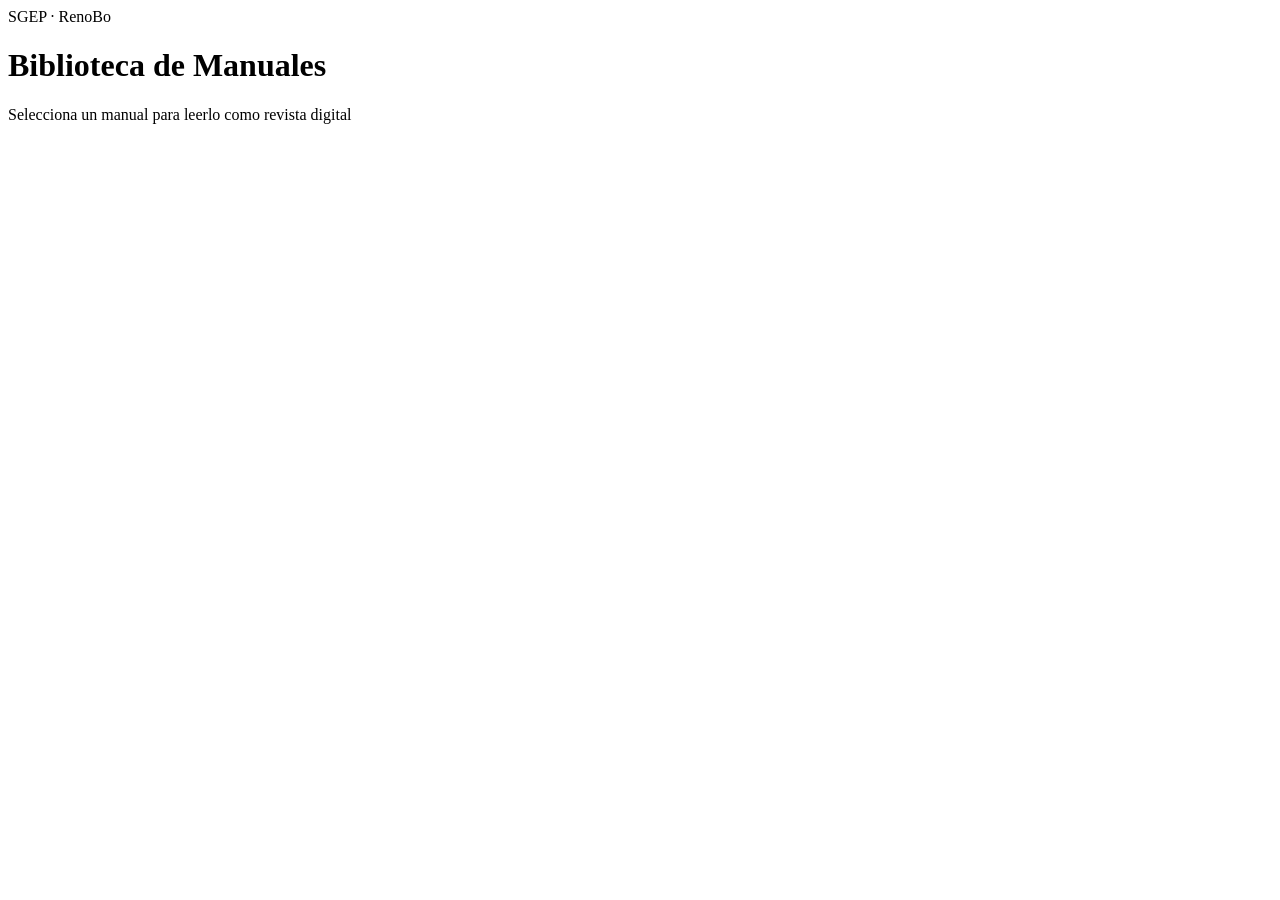
==== index.html @ 79046ff8 "Add files via upload" ====
<!DOCTYPE html>
<html lang="es">
<head>
  <meta charset="UTF-8">
  <meta name="viewport" content="width=device-width, initial-scale=1.0">
  <title>Biblioteca de Manuales — SGEP</title>
  <link rel="preconnect" href="https://fonts.googleapis.com">
  <link rel="preconnect" href="https://fonts.gstatic.com" crossorigin>
  <link href="https://fonts.googleapis.com/css2?family=IBM+Plex+Sans:wght@200;300;400;500&display=swap" rel="stylesheet">
  <link rel="stylesheet" href="css/estilos.css">

  <!-- ANALÍTICA (opcional): crea tu cuenta gratis en goatcounter.com
       y reemplaza TU-CODIGO por el código que elijas. Si no la usas,
       puedes borrar esta línea sin que nada se dañe. -->
  <script data-goatcounter="https://TU-CODIGO.goatcounter.com/count" async src="https://gc.zgo.at/count.js"></script>
</head>
<body>

  <header class="encabezado">
    <span class="etiqueta">SGEP · RenoBo</span>
    <h1>Biblioteca de Manuales</h1>
    <p>Selecciona un manual para leerlo como revista digital</p>
  </header>

  <main class="librero" id="librero">
    <!-- Las tarjetas se generan automáticamente desde data/libros.json -->
  </main>

  <script src="js/home.js"></script>
</body>
</html>
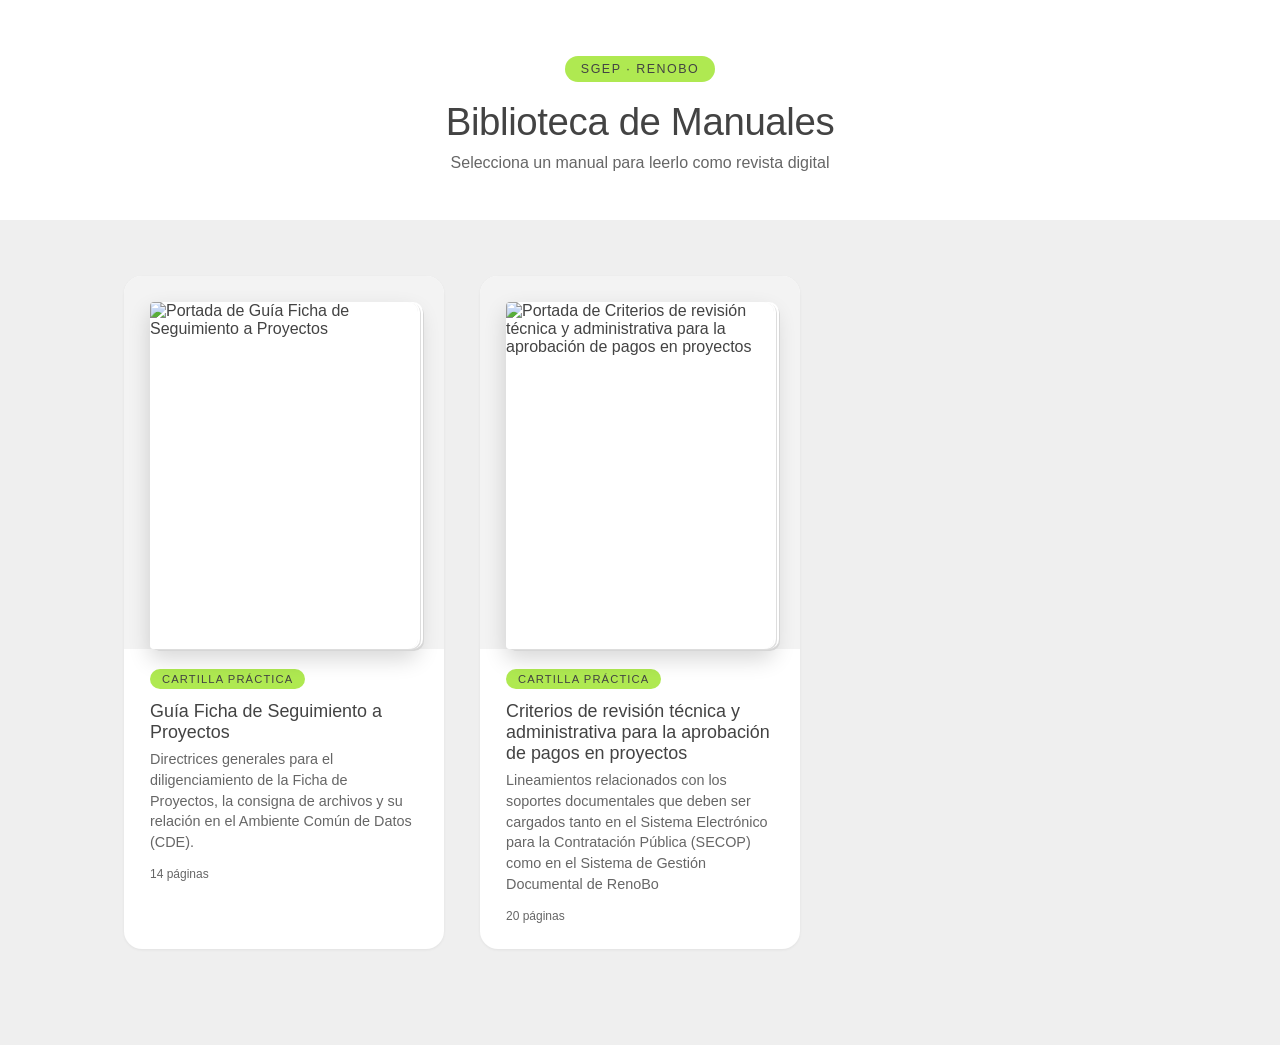
==== commit 1bd37873: "Update index.html" ====
--- a/index.html
+++ b/index.html
@@ -12,7 +12,7 @@
   <!-- ANALÍTICA (opcional): crea tu cuenta gratis en goatcounter.com
        y reemplaza TU-CODIGO por el código que elijas. Si no la usas,
        puedes borrar esta línea sin que nada se dañe. -->
-  <script data-goatcounter="https://TU-CODIGO.goatcounter.com/count" async src="https://gc.zgo.at/count.js"></script>
+  <script data-goatcounter="https://biblioteca-sgep.goatcounter.com/count" async src="https://gc.zgo.at/count.js"></script>
 </head>
 <body>
 
--- a/css/estilos.css
+++ b/css/estilos.css
@@ -0,0 +1,370 @@
+/* ============================================================
+   BIBLIOTECA DE MANUALES — SGEP · Kit de marca RenoBo (web)
+   Para cambiar el color de acento del sitio completo,
+   edita SOLO la variable --acento y --texto-sobre-acento.
+   ============================================================ */
+
+:root {
+  /* Acento (Verde Renovación por defecto) */
+  --acento: #AFE951;
+  /* Sobre acentos claros: #434343 · sobre acentos oscuros: #FFFFFF */
+  --texto-sobre-acento: #434343;
+
+  /* Paleta extendida (referencia para cambio futuro de acento)
+     Naranja #F4AD39 · Violeta #594EEA · Azul Marino #69CED1
+     Rojo Pastel #FE525E · Rosado #FFBFBD · Verde Medio #255B46
+     Verde Oscuro #163738 · Alto Contraste #333333
+     Gris Claro #CCCCCC · Verde Vivo #DDFF86 */
+
+  /* Grises de soporte (fijos) */
+  --gris-texto: #434343;
+  --gris-secundario: #666666;
+  --gris-tarjeta: #F3F3F3;
+  --gris-fondo: #EFEFEF;
+  --oscuro-1: #2A2A2A;
+  --oscuro-2: #191919;
+
+  --radio-tarjeta: 18px;
+  --fuente: "IBM Plex Sans", Arial, sans-serif;
+}
+
+* { box-sizing: border-box; margin: 0; padding: 0; }
+
+html, body {
+  font-family: var(--fuente);
+  color: var(--gris-texto);
+  background: var(--gris-fondo);
+}
+
+img { display: block; }
+
+/* ============ HOME · LIBRERO ============ */
+
+.encabezado {
+  background: #FFFFFF;
+  padding: 56px 24px 48px;
+  text-align: center;
+}
+
+.encabezado .etiqueta {
+  display: inline-block;
+  font-weight: 500;
+  font-size: 0.78rem;
+  letter-spacing: 0.12em;
+  text-transform: uppercase;
+  background: var(--acento);
+  color: var(--texto-sobre-acento);
+  border-radius: 999px;
+  padding: 6px 16px;
+  margin-bottom: 18px;
+}
+
+.encabezado h1 {
+  font-weight: 500;
+  font-size: clamp(1.6rem, 4vw, 2.4rem);
+  letter-spacing: -0.01em;
+}
+
+.encabezado p {
+  font-weight: 300;
+  color: var(--gris-secundario);
+  margin-top: 10px;
+  font-size: 1rem;
+}
+
+.librero {
+  max-width: 1080px;
+  margin: 0 auto;
+  padding: 56px 24px 96px;
+  display: grid;
+  grid-template-columns: repeat(auto-fill, minmax(240px, 1fr));
+  gap: 36px;
+}
+
+.tarjeta {
+  background: #FFFFFF;
+  border-radius: var(--radio-tarjeta);
+  overflow: hidden;
+  text-decoration: none;
+  color: inherit;
+  display: flex;
+  flex-direction: column;
+  transition: transform .25s ease, box-shadow .25s ease;
+  box-shadow: 0 1px 3px rgba(0,0,0,.06);
+}
+
+.tarjeta:hover,
+.tarjeta:focus-visible {
+  transform: translateY(-6px);
+  box-shadow: 0 14px 30px rgba(0,0,0,.10);
+}
+
+.tarjeta:focus-visible { outline: 3px solid var(--acento); outline-offset: 3px; }
+
+/* Portada con efecto sutil de "canto de libro" (páginas apiladas) */
+.tarjeta .portada {
+  background: var(--gris-tarjeta);
+  padding: 26px 26px 0;
+}
+
+.tarjeta .portada .libro3d {
+  position: relative;
+  aspect-ratio: 2550 / 3300;
+  border-radius: 4px 10px 10px 4px;
+  box-shadow:
+    2px 0 0 #FFFFFF, 3px 1px 0 #DDDDDD,
+    5px 0 0 #FFFFFF, 6px 2px 0 #D6D6D6,
+    0 10px 22px rgba(0,0,0,.16);
+  overflow: hidden;
+}
+
+.tarjeta .portada img {
+  width: 100%;
+  height: 100%;
+  object-fit: cover;
+  background: #FFFFFF;
+}
+
+.tarjeta .info { padding: 20px 26px 26px; }
+
+.tarjeta .pill-categoria {
+  display: inline-block;
+  font-weight: 500;
+  font-size: 0.7rem;
+  letter-spacing: 0.1em;
+  text-transform: uppercase;
+  background: var(--acento);
+  color: var(--texto-sobre-acento);
+  border-radius: 999px;
+  padding: 4px 12px;
+  margin-bottom: 12px;
+}
+
+.tarjeta h2 { font-weight: 500; font-size: 1.12rem; }
+
+.tarjeta .descripcion {
+  font-weight: 300;
+  color: var(--gris-secundario);
+  font-size: 0.9rem;
+  margin-top: 6px;
+  line-height: 1.45;
+}
+
+.tarjeta .paginas-num {
+  font-weight: 500;
+  font-size: 0.75rem;
+  color: var(--gris-secundario);
+  margin-top: 14px;
+}
+
+.aviso-error {
+  grid-column: 1 / -1;
+  text-align: center;
+  font-weight: 300;
+  color: var(--gris-secundario);
+  padding: 40px 0;
+}
+
+/* ============ VISOR ============ */
+
+body.visor-body {
+  position: fixed;
+  inset: 0;
+  background: var(--oscuro-2);
+  overflow: hidden;
+  /* Evita que el navegador robe los gestos táctiles del libro */
+  touch-action: none;
+  -webkit-tap-highlight-color: transparent;
+  user-select: none;
+  -webkit-user-select: none;
+}
+
+/* El libro ocupa TODA la pantalla; la librería lo ajusta
+   automáticamente al espacio disponible en cualquier dispositivo */
+.zona-libro {
+  position: absolute;
+  inset: 0;
+  padding: 64px 72px 84px;   /* aire para los controles flotantes */
+  display: flex;
+  align-items: center;
+  justify-content: center;
+}
+
+#flipbook { width: 100%; height: 100%; }
+
+/* --- Controles flotantes (siempre visibles sobre la pantalla) --- */
+
+.overlay-superior {
+  position: fixed;
+  top: 12px; left: 12px; right: 12px;
+  display: flex;
+  align-items: center;
+  gap: 12px;
+  z-index: 30;
+  pointer-events: none;            /* solo los botones reciben toques */
+}
+.overlay-superior .btn-circulo,
+.overlay-superior .visor-titulo { pointer-events: auto; }
+
+.visor-titulo {
+  color: #FFFFFF;
+  font-weight: 300;
+  font-size: 0.92rem;
+  white-space: nowrap;
+  overflow: hidden;
+  text-overflow: ellipsis;
+  background: rgba(25,25,25,.55);
+  border-radius: 999px;
+  padding: 8px 16px;
+  backdrop-filter: blur(4px);
+}
+
+.flecha-flotante {
+  position: fixed;
+  top: 50%;
+  transform: translateY(-50%);
+  z-index: 30;
+  box-shadow: 0 4px 14px rgba(0,0,0,.35);
+}
+.flecha-flotante.izquierda { left: 14px; }
+.flecha-flotante.derecha  { right: 14px; }
+.flecha-flotante:hover { transform: translateY(-50%) scale(1.08); }
+
+.overlay-inferior {
+  position: fixed;
+  left: 50%;
+  transform: translateX(-50%);
+  bottom: calc(14px + env(safe-area-inset-bottom, 0px));
+  display: flex;
+  align-items: center;
+  gap: 12px;
+  z-index: 30;
+}
+
+.btn-circulo {
+  width: 48px; height: 48px;
+  border: none;
+  border-radius: 50%;
+  background: var(--acento);
+  color: var(--texto-sobre-acento);
+  cursor: pointer;
+  display: inline-flex;
+  align-items: center;
+  justify-content: center;
+  text-decoration: none;
+  flex: 0 0 auto;
+  transition: transform .15s ease, opacity .15s ease;
+}
+.btn-circulo:hover { transform: scale(1.08); }
+.btn-circulo:disabled { opacity: .35; cursor: default; transform: translateY(-50%); }
+.btn-circulo:disabled:not(.flecha-flotante) { transform: none; }
+.btn-circulo svg { width: 20px; height: 20px; }
+
+.pill-pagina {
+  border: none;
+  cursor: pointer;
+  font-family: var(--fuente);
+  font-weight: 500;
+  font-size: 0.88rem;
+  background: var(--acento);
+  color: var(--texto-sobre-acento);
+  border-radius: 999px;
+  padding: 13px 24px;
+  min-width: 130px;
+  text-align: center;
+  box-shadow: 0 4px 14px rgba(0,0,0,.35);
+}
+
+.pill-pagina input {
+  width: 46px;
+  border: none;
+  outline: none;
+  background: transparent;
+  font: inherit;
+  color: inherit;
+  text-align: center;
+}
+.pill-pagina input::-webkit-outer-spin-button,
+.pill-pagina input::-webkit-inner-spin-button { -webkit-appearance: none; }
+
+/* --- Página individual del flipbook --- */
+
+.pagina {
+  background: var(--oscuro-1);
+  overflow: hidden;
+}
+
+.pagina img {
+  width: 100%;
+  height: 100%;
+  object-fit: contain;
+  opacity: 0;
+  transition: opacity .3s ease;
+  pointer-events: none;      /* el arrastre lo maneja la librería */
+}
+
+.pagina.cargada img { opacity: 1; }
+
+.pagina .marcador {
+  position: absolute;
+  inset: 0;
+  display: flex;
+  flex-direction: column;
+  align-items: center;
+  justify-content: center;
+  gap: 14px;
+  color: var(--gris-secundario);
+  font-weight: 300;
+  font-size: 0.85rem;
+}
+
+.pagina.cargada .marcador { display: none; }
+
+.pagina .marcador .btn-reintentar {
+  display: none;
+  border: none;
+  cursor: pointer;
+  font-family: var(--fuente);
+  font-weight: 500;
+  font-size: 0.8rem;
+  background: var(--acento);
+  color: var(--texto-sobre-acento);
+  border-radius: 999px;
+  padding: 8px 20px;
+}
+
+.pagina.con-error .marcador .btn-reintentar { display: inline-block; }
+
+.spinner {
+  width: 26px; height: 26px;
+  border-radius: 50%;
+  border: 3px solid rgba(255,255,255,.15);
+  border-top-color: var(--acento);
+  animation: girar 0.9s linear infinite;
+}
+.pagina.con-error .spinner { display: none; }
+@keyframes girar { to { transform: rotate(360deg); } }
+
+/* --- Modo inmersivo (respaldo de pantalla completa en iPhone) --- */
+body.modo-inmersivo .overlay-superior { display: none; }
+body.modo-inmersivo .zona-libro { padding-top: 16px; }
+
+/* --- Celular --- */
+@media (max-width: 700px) {
+  /* Las flechas se superponen levemente al borde de la página,
+     patrón estándar en visores móviles, para dar el máximo
+     espacio posible al libro */
+  .zona-libro { padding: 60px 14px 80px; }
+  .btn-circulo { width: 44px; height: 44px; }
+  .flecha-flotante.izquierda { left: 8px; }
+  .flecha-flotante.derecha  { right: 8px; }
+  .visor-titulo { font-size: 0.82rem; }
+}
+
+/* Pantallas muy bajas (celular horizontal): controles más compactos */
+@media (max-height: 480px) {
+  .zona-libro { padding: 14px 66px 14px; }
+  .overlay-inferior { bottom: 8px; }
+  .overlay-superior { top: 8px; }
+  .visor-titulo { display: none; }
+}
